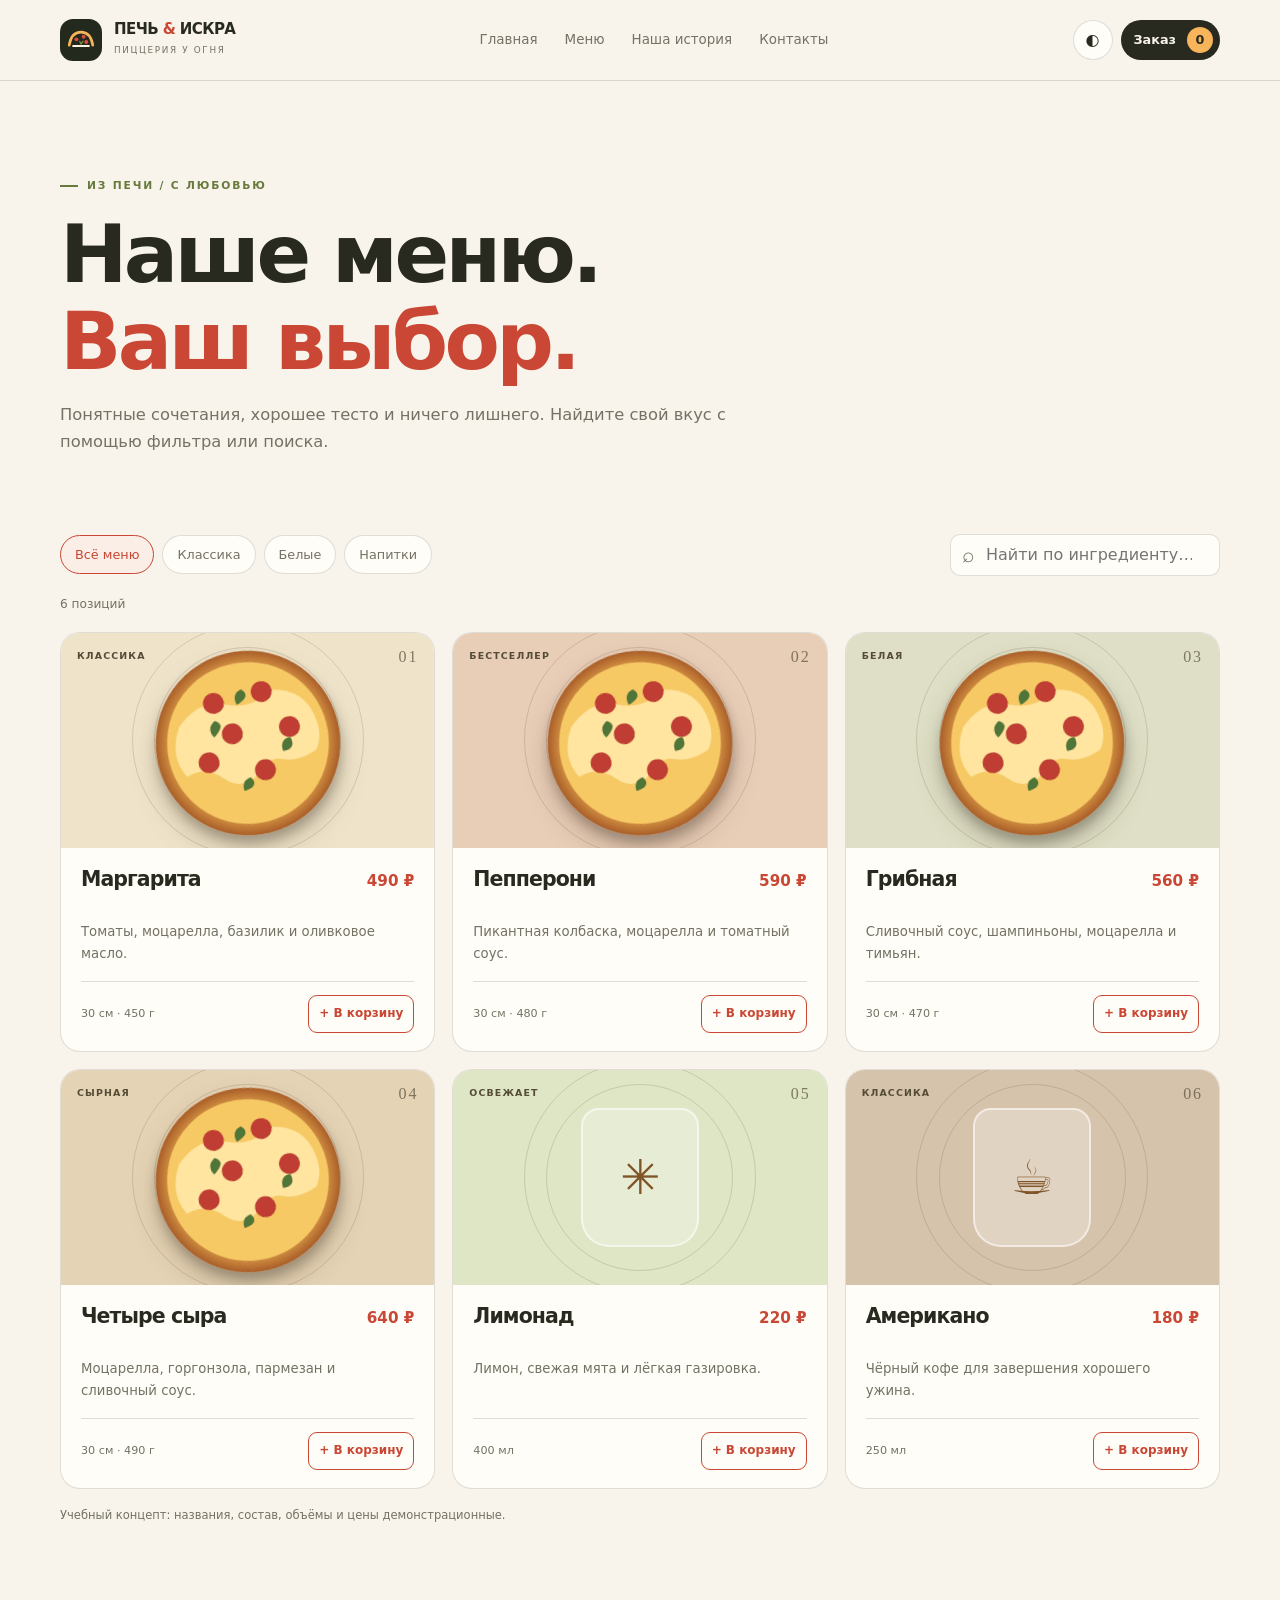
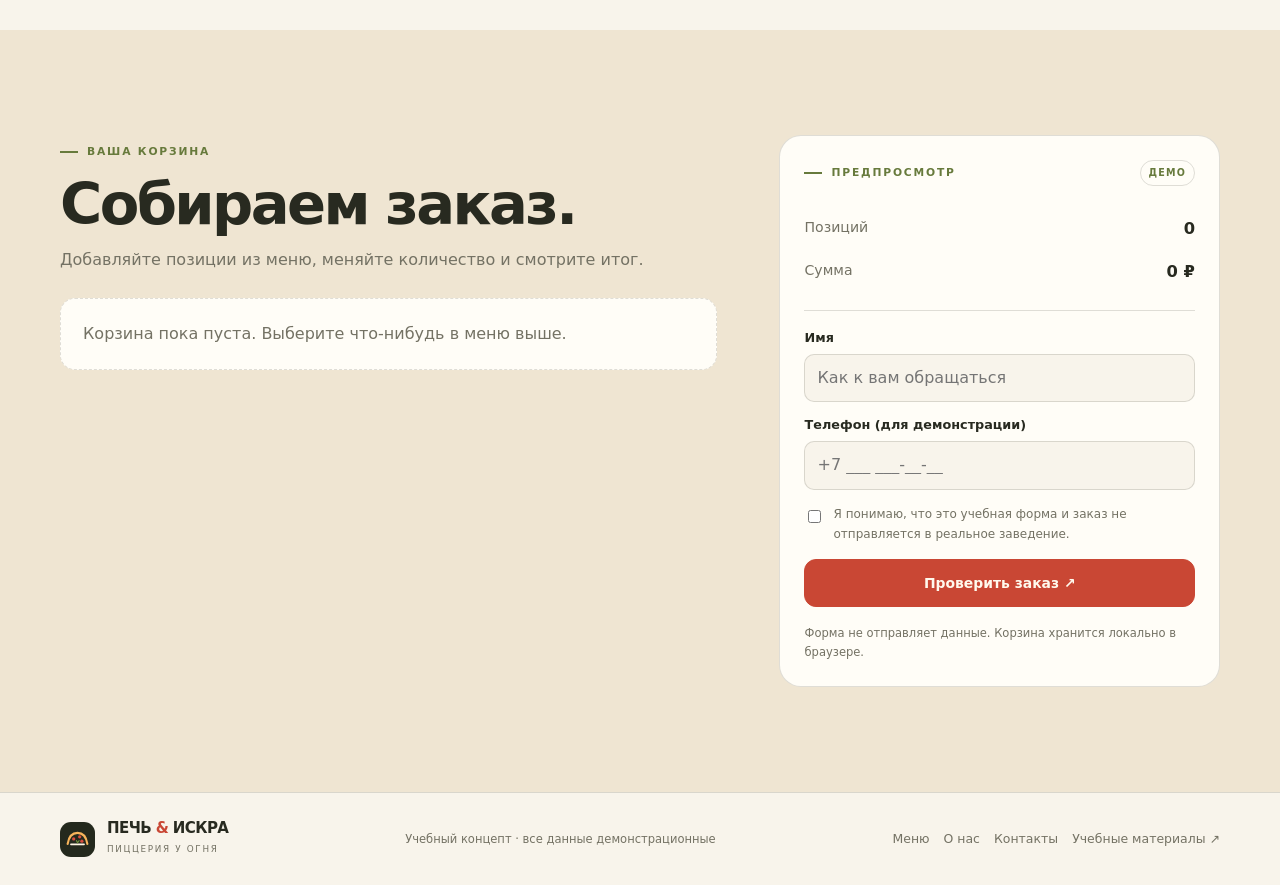
==== menu.html @ 6083df1d "feat: add pizzeria menu.html" ====
<!doctype html>
<html lang="ru" data-theme="light">
<head>
<meta charset="utf-8"><meta name="viewport" content="width=device-width,initial-scale=1">
<meta name="theme-color" content="#f8f4eb"><meta name="description" content="Меню учебной пиццерии Печь & Искра.">
<meta property="og:title" content="Меню — Печь & Искра"><meta property="og:description" content="Меню учебной пиццерии Печь & Искра.">
<meta property="og:image" content="https://notsons-git.github.io/my-web-site/img/pizza.svg">
<title>Меню — Печь & Искра</title><link rel="icon" href="favicon.svg" type="image/svg+xml">
<script>try{const t=localStorage.getItem("iskra-theme");if(t==="dark"||t==="light")document.documentElement.dataset.theme=t}catch(e){}</script>
<link rel="stylesheet" href="css/style.css">
</head>
<body>
<a class="skip-link" href="#main">К содержимому</a>
<header class="site-header"><div class="container header-row">
<a class="brand" href="index.html"><img src="img/logo.svg" alt=""><span><strong>ПЕЧЬ <i>&</i> ИСКРА</strong><small>ПИЦЦЕРИЯ У ОГНЯ</small></span></a>
<button class="menu-toggle" data-menu-toggle type="button" aria-expanded="false" aria-label="Открыть меню">☰</button>
<nav class="main-nav" data-main-nav aria-label="Основная навигация"><a href="index.html">Главная</a><a href="menu.html">Меню</a><a href="about.html">Наша история</a><a href="contact.html">Контакты</a></nav>
<div class="header-actions"><button class="theme-toggle" data-theme-toggle type="button" aria-label="Сменить тему">◐</button><a class="cart-link" href="menu.html#order"><span>Заказ</span><b data-cart-count>0</b></a></div>
</div></header>
<main id="main"><section class="page-hero"><div class="container"><span class="eyebrow">ИЗ ПЕЧИ / С ЛЮБОВЬЮ</span><h1>Наше меню.<br><em>Ваш выбор.</em></h1><p>Понятные сочетания, хорошее тесто и ничего лишнего. Найдите свой вкус с помощью фильтра или поиска.</p></div></section>
<section class="section menu-page-section"><div class="container">
<div class="menu-controls"><div class="filter-row" role="group" aria-label="Категория меню"><button class="filter-chip" data-menu-filter="all" aria-pressed="true" type="button">Всё меню</button><button class="filter-chip" data-menu-filter="classic" aria-pressed="false" type="button">Классика</button><button class="filter-chip" data-menu-filter="white" aria-pressed="false" type="button">Белые</button><button class="filter-chip" data-menu-filter="drink" aria-pressed="false" type="button">Напитки</button></div><label class="menu-search"><span>⌕</span><input type="search" data-menu-search placeholder="Найти по ингредиенту…" aria-label="Поиск по меню"></label></div>
<p class="menu-result-count" data-menu-result-count aria-live="polite">6 позиций</p>
<div class="pizza-grid menu-grid-wide">
<article class="pizza-card menu-item" data-menu-item data-category="classic" data-search="маргарита томаты моцарелла базилик томатный соус"><div class="pizza-art art-margherita"><span class="dish-no">01</span><span class="dish-label">КЛАССИКА</span><img src="img/pizza.svg" alt=""></div><div class="pizza-card-copy"><div class="pizza-name-row"><h3>Маргарита</h3><b>490 ₽</b></div><p>Томаты, моцарелла, базилик и оливковое масло.</p><div class="dish-bottom"><span>30 см · 450 г</span><button class="add-button" data-add-item="margherita">+ В корзину</button></div></div></article>
<article class="pizza-card menu-item" data-menu-item data-category="classic" data-search="пепперони колбаска моцарелла томатный соус острое"><div class="pizza-art art-pepperoni"><span class="dish-no">02</span><span class="dish-label">БЕСТСЕЛЛЕР</span><img src="img/pizza.svg" alt=""></div><div class="pizza-card-copy"><div class="pizza-name-row"><h3>Пепперони</h3><b>590 ₽</b></div><p>Пикантная колбаска, моцарелла и томатный соус.</p><div class="dish-bottom"><span>30 см · 480 г</span><button class="add-button" data-add-item="pepperoni">+ В корзину</button></div></div></article>
<article class="pizza-card menu-item" data-menu-item data-category="white" data-search="грибная шампиньоны сливочный соус моцарелла тимьян"><div class="pizza-art art-mushroom"><span class="dish-no">03</span><span class="dish-label">БЕЛАЯ</span><img src="img/pizza.svg" alt=""></div><div class="pizza-card-copy"><div class="pizza-name-row"><h3>Грибная</h3><b>560 ₽</b></div><p>Сливочный соус, шампиньоны, моцарелла и тимьян.</p><div class="dish-bottom"><span>30 см · 470 г</span><button class="add-button" data-add-item="mushroom">+ В корзину</button></div></div></article>
<article class="pizza-card menu-item" data-menu-item data-category="white" data-search="четыре сыра моцарелла горгонзола пармезан сливочный"><div class="pizza-art art-four"><span class="dish-no">04</span><span class="dish-label">СЫРНАЯ</span><img src="img/pizza.svg" alt=""></div><div class="pizza-card-copy"><div class="pizza-name-row"><h3>Четыре сыра</h3><b>640 ₽</b></div><p>Моцарелла, горгонзола, пармезан и сливочный соус.</p><div class="dish-bottom"><span>30 см · 490 г</span><button class="add-button" data-add-item="four-cheese">+ В корзину</button></div></div></article>
<article class="pizza-card menu-item" data-menu-item data-category="drink" data-search="лимонад домашний лимон мята напиток"><div class="pizza-art art-lemonade"><span class="dish-no">05</span><span class="dish-label">ОСВЕЖАЕТ</span><div class="drink-art">✳</div></div><div class="pizza-card-copy"><div class="pizza-name-row"><h3>Лимонад</h3><b>220 ₽</b></div><p>Лимон, свежая мята и лёгкая газировка.</p><div class="dish-bottom"><span>400 мл</span><button class="add-button" data-add-item="lemonade">+ В корзину</button></div></div></article>
<article class="pizza-card menu-item" data-menu-item data-category="drink" data-search="кофе американо эспрессо горячий напиток"><div class="pizza-art art-coffee"><span class="dish-no">06</span><span class="dish-label">КЛАССИКА</span><div class="drink-art">☕</div></div><div class="pizza-card-copy"><div class="pizza-name-row"><h3>Американо</h3><b>180 ₽</b></div><p>Чёрный кофе для завершения хорошего ужина.</p><div class="dish-bottom"><span>250 мл</span><button class="add-button" data-add-item="americano">+ В корзину</button></div></div></article>
</div><div class="empty-menu" data-menu-empty hidden>Ничего не нашлось. Измените запрос или категорию.</div><p class="demo-note">Учебный концепт: названия, состав, объёмы и цены демонстрационные.</p>
</div></section>
<section class="section order-section" id="order"><div class="container order-grid"><div><span class="eyebrow">ВАША КОРЗИНА</span><h2>Собираем заказ.</h2><p class="muted">Добавляйте позиции из меню, меняйте количество и смотрите итог.</p><div class="cart-items" data-cart-items><div class="cart-empty">Корзина пока пуста. Выберите что-нибудь в меню выше.</div></div></div>
<aside class="checkout-panel"><div class="checkout-heading"><span class="eyebrow">ПРЕДПРОСМОТР</span><span class="checkout-status">ДЕМО</span></div><div class="total-row"><span>Позиций</span><b data-cart-quantity>0</b></div><div class="total-row"><span>Сумма</span><b data-cart-total>0 ₽</b></div><div class="divider"></div><form data-checkout-form><label for="customer-name">Имя</label><input id="customer-name" name="name" autocomplete="name" placeholder="Как к вам обращаться" required><label for="customer-phone">Телефон (для демонстрации)</label><input id="customer-phone" name="phone" autocomplete="tel" type="tel" placeholder="+7 ___ ___-__-__" required><label class="consent-row"><input type="checkbox" required><span>Я понимаю, что это учебная форма и заказ не отправляется в реальное заведение.</span></label><button class="button button-primary checkout-submit" type="submit">Проверить заказ ↗</button></form><p class="demo-note">Форма не отправляет данные. Корзина хранится локально в браузере.</p></aside></div></section></main>
<footer class="site-footer"><div class="container footer-row">
<a class="brand footer-brand" href="index.html"><img src="img/logo.svg" alt=""><span><strong>ПЕЧЬ <i>&</i> ИСКРА</strong><small>ПИЦЦЕРИЯ У ОГНЯ</small></span></a>
<p>Учебный концепт · все данные демонстрационные</p>
<div class="footer-links"><a href="menu.html">Меню</a><a href="about.html">О нас</a><a href="contact.html">Контакты</a><a href="https://github.com/notsons-git/test" target="_blank" rel="noreferrer">Учебные материалы ↗</a></div>
</div></footer><div class="toast" role="status" aria-live="polite"></div><script src="js/script.js"></script>
</body></html>
---- css/style.css ----
:root{color-scheme:light;--bg:#f8f4eb;--surface:#fffdf7;--surface2:#efe5d2;--ink:#282a20;--muted:#747264;--line:rgba(43,42,31,.15);--tomato:#c94734;--olive:#677a3c;--gold:#f7b45b;--shadow:0 20px 55px rgba(80,51,24,.12)}:root[data-theme="dark"]{color-scheme:dark;--bg:#191b15;--surface:#23271e;--surface2:#2c3224;--ink:#faf4e9;--muted:#b6b4a5;--line:rgba(250,244,233,.14);--tomato:#ec755c;--olive:#a9c46e;--gold:#f7b45b;--shadow:0 20px 55px rgba(0,0,0,.22)}*{box-sizing:border-box}html{scroll-behavior:smooth;scroll-padding-top:95px}body{margin:0;min-width:320px;background:var(--bg);color:var(--ink);font:16px/1.65 "Segoe UI",system-ui,sans-serif}a{color:inherit;text-decoration:none}img{display:block;max-width:100%}button,input,textarea,select{font:inherit}button{color:inherit;cursor:pointer}h1,h2,h3,p{margin-top:0}h1,h2,h3{line-height:1.07;letter-spacing:-.045em}h1{font-size:clamp(3rem,7vw,6.6rem);font-weight:800}h2{font-size:clamp(2rem,4.5vw,3.8rem);font-weight:800}h3{font-size:clamp(1.2rem,2.1vw,1.5rem)}p{margin-bottom:1rem}::selection{background:var(--gold);color:#282a20}:focus-visible{outline:3px solid var(--olive);outline-offset:3px}.container{width:min(1160px,calc(100% - 48px));margin:auto}.skip-link{position:absolute;top:-80px;left:12px;z-index:30;padding:10px 15px;background:var(--tomato);color:white;border-radius:8px}.skip-link:focus{top:12px}.site-header{position:sticky;top:0;z-index:20;border-bottom:1px solid var(--line);background:color-mix(in srgb,var(--bg) 92%,transparent);backdrop-filter:blur(14px)}.header-row{min-height:80px;display:flex;align-items:center;justify-content:space-between;gap:22px}.brand{display:inline-flex;align-items:center;gap:12px;flex-shrink:0}.brand img{width:42px;height:42px}.brand strong{display:block;font-size:.94rem;font-weight:900;letter-spacing:-.04em;line-height:1.05}.brand strong i{color:var(--tomato);font-style:normal}.brand small{display:block;margin-top:5px;color:var(--muted);font-size:.55rem;letter-spacing:.19em}.main-nav{display:flex;align-items:center;gap:clamp(14px,2.3vw,27px)}.main-nav a{color:var(--muted);font-size:.84rem;padding:10px 0}.main-nav a:hover,.main-nav a[aria-current=page]{color:var(--tomato)}.header-actions{display:flex;align-items:center;gap:8px}.theme-toggle,.menu-toggle{width:40px;height:40px;display:grid;place-items:center;border:1px solid var(--line);border-radius:50%;background:var(--surface)}.menu-toggle{display:none;border-radius:11px}.cart-link{min-height:40px;padding:0 7px 0 13px;display:flex;gap:11px;align-items:center;border-radius:30px;background:var(--ink);color:var(--bg);font-size:.8rem;font-weight:800}.cart-link b{width:26px;height:26px;display:grid;place-items:center;border-radius:50%;background:var(--gold);color:#282a20}.button{min-height:48px;display:inline-flex;align-items:center;justify-content:center;gap:11px;padding:0 19px;border:1px solid var(--line);border-radius:12px;background:var(--surface);font-size:.87rem;font-weight:800;transition:transform .18s,border-color .18s}.button:hover{transform:translateY(-2px);border-color:var(--tomato)}.button-primary{background:var(--tomato);border-color:var(--tomato);color:#fff9ed}.button-quiet{background:transparent}.button-light{background:#fff8ea;border-color:#fff8ea;color:#272b20}.text-link{color:var(--tomato);font-size:.88rem;font-weight:800}.text-link:hover{text-decoration:underline;text-underline-offset:4px}.eyebrow{display:inline-flex;align-items:center;gap:9px;color:var(--olive);font-weight:900;font-size:.67rem;letter-spacing:.17em}.eyebrow:before{content:"";width:18px;height:2px;background:currentColor}.muted{color:var(--muted)}.small{font-size:.85rem}.hero{padding:clamp(60px,9vw,107px) 0 72px;overflow:hidden}.hero-grid{display:grid;grid-template-columns:minmax(0,1fr) minmax(310px,.9fr);gap:clamp(35px,7vw,85px);align-items:center}.hero h1{margin:22px 0}.hero h1 em,.page-hero h1 em{color:var(--tomato);font-style:normal}.hero-text{max-width:580px;color:var(--muted);font-size:clamp(1rem,1.5vw,1.12rem)}.hero-actions{display:flex;flex-wrap:wrap;align-items:center;gap:13px;margin-top:28px}.hero-note{max-width:350px;display:flex;align-items:center;gap:13px;margin-top:35px;padding-top:21px;border-top:1px solid var(--line)}.note-mark{width:44px;height:44px;flex-shrink:0;display:grid;place-items:center;border:1px solid var(--line);border-radius:50%;color:var(--tomato);font-size:1.1rem;font-weight:900}.hero-note b,.hero-note small{display:block}.hero-note b{font-size:.84rem}.hero-note small{color:var(--muted);font-size:.77rem}.hero-art{min-height:440px;display:grid;place-items:center;position:relative}.hero-art:before{content:"";position:absolute;width:min(39vw,430px);aspect-ratio:1;border-radius:50%;background:var(--gold);opacity:.23}.hero-art img{width:min(100%,500px);position:relative;z-index:1;filter:drop-shadow(0 28px 20px rgba(78,47,14,.2));animation:rise .75s ease-out both}.art-stamp{position:absolute;top:22px;right:0;z-index:2;width:86px;height:86px;display:grid;align-content:center;text-align:center;border:1px solid var(--tomato);border-radius:50%;background:var(--bg);color:var(--tomato);font-size:.52rem;letter-spacing:.12em;transform:rotate(10deg)}.art-stamp b{font-size:.72rem}.art-caption{position:absolute;bottom:0;left:12px;right:12px;z-index:2;display:flex;justify-content:space-between;gap:12px;color:var(--muted);font-size:.57rem;letter-spacing:.12em}@keyframes rise{from{opacity:0;transform:translateY(18px) rotate(-5deg)}to{opacity:1;transform:translateY(0) rotate(0)}}.marquee{padding:14px 0;overflow:hidden;background:var(--ink);color:var(--bg);border-block:1px solid var(--line)}.marquee div{display:flex;justify-content:space-around;gap:30px;white-space:nowrap;font-size:.7rem;letter-spacing:.17em;font-weight:900}.marquee span{color:var(--gold)}.section{padding:clamp(65px,8.5vw,105px) 0}.section-tight{padding:42px 0}.section-heading{display:flex;align-items:end;justify-content:space-between;gap:25px;margin-bottom:34px}.section-heading h2{margin:13px 0 0}.section-heading p{max-width:420px;color:var(--muted);margin:0}.pizza-grid{display:grid;grid-template-columns:repeat(3,minmax(0,1fr));gap:17px}.pizza-card{min-width:0;overflow:hidden;border:1px solid var(--line);border-radius:20px;background:var(--surface);transition:transform .2s,box-shadow .2s}.pizza-card:hover{transform:translateY(-4px);box-shadow:var(--shadow)}.pizza-art{height:215px;position:relative;display:grid;place-items:center;overflow:hidden;background:#efe0c8}.pizza-art img{width:min(80%,220px);position:relative;z-index:1;filter:drop-shadow(0 14px 13px rgba(60,34,12,.2));transition:transform .25s}.pizza-card:hover .pizza-art img{transform:rotate(5deg) scale(1.04)}.pizza-art:before,.pizza-art:after{content:"";position:absolute;border:1px solid rgba(91,70,37,.18);border-radius:50%}.pizza-art:before{width:185px;height:185px}.pizza-art:after{width:230px;height:230px}.art-margherita{background:#efe4ca}.art-pepperoni{background:#e8cdb7}.art-mushroom{background:#dedfc6}.art-four{background:#e5d3b5}.art-lemonade{background:#dee6c5}.art-coffee{background:#d6c3ab}.dish-label,.dish-no{position:absolute;top:15px;z-index:2;color:#554c37;font-size:.59rem;font-weight:900;letter-spacing:.12em}.dish-label{left:16px}.dish-no{right:16px;font:1rem Georgia,serif;opacity:.7}.pizza-card-copy{padding:21px 20px 18px}.pizza-name-row{display:flex;justify-content:space-between;align-items:baseline;gap:10px}.pizza-name-row h3{font-size:1.28rem}.pizza-name-row b{color:var(--tomato);font-size:.95rem;white-space:nowrap}.pizza-card-copy p{min-height:44px;margin:10px 0 16px;color:var(--muted);font-size:.83rem}.dish-bottom{display:flex;align-items:center;justify-content:space-between;gap:9px;padding-top:13px;border-top:1px solid var(--line)}.dish-bottom>span{color:var(--muted);font-size:.7rem}.add-button{padding:8px 10px;border:1px solid var(--tomato);border-radius:9px;background:transparent;color:var(--tomato);font-size:.75rem;font-weight:900;white-space:nowrap}.add-button:hover{background:var(--tomato);color:#fff}.demo-note{margin:17px 0 0;color:var(--muted);font-size:.72rem}.story-band{padding:clamp(55px,8vw,92px) 0;background:var(--olive);color:#fff8ea}.story-grid{display:grid;grid-template-columns:.55fr 1fr;gap:clamp(32px,7vw,85px);align-items:center}.story-band .eyebrow{color:var(--gold)}.story-band h2{margin:17px 0}.story-band p{max-width:610px;color:rgba(255,255,255,.82)}.story-symbol{width:min(230px,100%);aspect-ratio:1;margin-inline:auto;position:relative;display:grid;place-items:center;border:1px solid rgba(255,255,255,.35);border-radius:50%}.story-symbol:before,.story-symbol:after{content:"";position:absolute;inset:18px;border:1px solid rgba(255,255,255,.3);border-radius:50%}.story-symbol:after{inset:38px;border-color:var(--gold)}.story-symbol span{z-index:1;font-size:5.4rem;font-weight:900;letter-spacing:-.14em;padding-right:9px}.story-symbol i{position:absolute;top:17px;right:26px;z-index:2;color:var(--gold);font-style:normal;font-size:1.5rem}.values-grid{display:grid;grid-template-columns:repeat(3,1fr);gap:28px}.values-grid article{padding-top:17px;border-top:2px solid var(--tomato)}.values-grid article>span{display:block;margin-bottom:15px;color:var(--olive);font-size:.63rem;font-weight:900;letter-spacing:.13em}.values-grid h3{margin-bottom:10px}.values-grid p{color:var(--muted);font-size:.88rem;margin:0}.cta-panel{display:flex;align-items:center;justify-content:space-between;gap:25px;padding:clamp(24px,5vw,48px);border:1px solid var(--line);border-radius:23px;background:var(--surface2)}.cta-panel h2{margin:12px 0;font-size:clamp(1.8rem,3.8vw,3rem)}.cta-panel p{color:var(--muted);margin:0;max-width:620px}.page-hero{padding:clamp(55px,8vw,88px) 0 34px}.page-hero h1{font-size:clamp(2.8rem,6.3vw,5.6rem);margin:16px 0 18px}.page-hero p{max-width:720px;color:var(--muted);font-size:1.02rem}.page-content{padding:15px 0 clamp(70px,9vw,105px)}.menu-page-section{padding-top:28px}.menu-controls{display:flex;align-items:center;justify-content:space-between;gap:16px;flex-wrap:wrap;margin-bottom:15px}.filter-row{display:flex;flex-wrap:wrap;gap:8px}.filter-chip{padding:8px 14px;border:1px solid var(--line);border-radius:30px;background:var(--surface);color:var(--muted);font-size:.8rem}.filter-chip:hover,.filter-chip[aria-pressed=true]{color:var(--tomato);border-color:var(--tomato);background:color-mix(in srgb,var(--tomato) 8%,var(--surface))}.menu-search{position:relative;min-width:min(100%,270px)}.menu-search span{position:absolute;left:12px;top:4px;color:var(--muted);font-size:1.3rem}.menu-search input{width:100%;min-height:42px;padding:0 12px 0 35px;border:1px solid var(--line);border-radius:10px;background:var(--surface);color:var(--ink)}.menu-result-count{margin:18px 0;color:var(--muted);font-size:.76rem}.menu-grid-wide{grid-template-columns:repeat(3,minmax(0,1fr))}.menu-item[hidden]{display:none}.empty-menu{padding:32px;border:1px dashed var(--line);border-radius:17px;text-align:center;color:var(--muted)}.drink-art{z-index:1;width:118px;height:139px;display:grid;place-items:center;border:2px solid rgba(255,255,255,.55);border-radius:18px 18px 28px 28px;background:rgba(255,255,255,.28);font-size:3rem;color:#7f5428}.order-section{background:var(--surface2)}.order-grid{display:grid;grid-template-columns:minmax(0,1fr) minmax(300px,.67fr);gap:clamp(25px,5vw,62px);align-items:start}.order-grid h2{margin:12px 0}.cart-items{display:grid;gap:10px;margin-top:24px}.cart-empty{padding:22px;border:1px dashed var(--line);border-radius:15px;background:var(--surface);color:var(--muted)}.cart-row{display:grid;grid-template-columns:minmax(0,1fr) auto;align-items:center;gap:13px;padding:15px;border:1px solid var(--line);border-radius:14px;background:var(--surface)}.cart-row h3{margin-bottom:4px;font-size:1rem}.cart-row p{margin:0;color:var(--muted);font-size:.78rem}.cart-row-actions{display:flex;align-items:center;gap:6px}.qty-btn{width:30px;height:30px;border:1px solid var(--line);border-radius:8px;background:var(--bg);font-weight:900}.qty-num{min-width:16px;text-align:center;font-size:.84rem}.remove-btn{margin-left:3px;border:0;background:transparent;color:var(--tomato);font-size:1.15rem}.checkout-panel{position:sticky;top:104px;padding:24px;border:1px solid var(--line);border-radius:22px;background:var(--surface)}.checkout-heading{display:flex;align-items:center;justify-content:space-between;gap:12px;margin-bottom:22px}.checkout-status{padding:4px 8px;border:1px solid var(--line);border-radius:30px;color:var(--olive);font-size:.6rem;font-weight:900;letter-spacing:.12em}.total-row{display:flex;justify-content:space-between;padding:8px 0;gap:15px;color:var(--muted);font-size:.88rem}.total-row b{color:var(--ink);font-size:1.02rem}.divider{height:1px;margin:16px 0;background:var(--line)}form label:not(.consent-row){display:block;margin:12px 0 6px;font-size:.8rem;font-weight:800}form input:not([type=checkbox]),form textarea,form select{width:100%;min-height:44px;padding:10px 12px;border:1px solid var(--line);border-radius:10px;background:var(--bg);color:var(--ink)}form textarea{resize:vertical}.consent-row{display:flex;align-items:start;gap:9px;margin:15px 0;color:var(--muted);font-size:.75rem}.consent-row input{margin-top:5px;accent-color:var(--tomato)}.checkout-submit{width:100%}.story-item{display:grid;grid-template-columns:44px 1fr;gap:18px;padding:20px 0;border-bottom:1px solid var(--line)}.story-item:last-child{border-bottom:0}.story-item>b{color:var(--tomato);font:1rem Georgia,serif;padding-top:4px}.story-item h3{margin-bottom:8px}.story-item p{color:var(--muted);margin:0}.about-layout{display:grid;grid-template-columns:minmax(0,1fr) minmax(270px,.7fr);gap:clamp(32px,7vw,85px);align-items:start}.about-story h2{margin:14px 0 24px}.oven-card{position:sticky;top:104px;padding:29px;border-radius:22px;background:var(--olive);color:#fff7e8;overflow:hidden}.oven-ring{width:165px;height:165px;position:relative;display:grid;place-items:center;margin:0 auto 28px;border:1px solid rgba(255,255,255,.4);border-radius:50%}.oven-ring:before,.oven-ring:after{content:"";position:absolute;inset:14px;border:1px solid rgba(255,255,255,.34);border-radius:50%}.oven-ring:after{inset:32px;border-color:var(--gold)}.oven-ring span{z-index:1;color:var(--gold);font-size:4.2rem;font-weight:900}.oven-card h3{margin:14px 0;font-size:2rem}.oven-card p{color:rgba(255,255,255,.8);margin:0}.contact-layout{display:grid;grid-template-columns:.9fr 1.1fr;gap:24px;align-items:start}.contact-details{display:grid;gap:13px}.contact-info{display:flex;gap:16px;padding:21px;border:1px solid var(--line);border-radius:17px;background:var(--surface)}.contact-icon{width:43px;height:43px;flex:0 0 43px;display:grid;place-items:center;border-radius:13px;background:var(--surface2);color:var(--tomato);font-size:1.2rem}.contact-info span{display:block;margin-bottom:6px;color:var(--olive);font-size:.61rem;font-weight:900;letter-spacing:.13em}.contact-info h3{margin-bottom:5px;font-size:1.05rem}.contact-info p{margin:0;color:var(--muted);font-size:.8rem}.contact-info .text-link{display:inline-block;margin-top:8px}.contact-panel{padding:clamp(22px,4vw,34px);border:1px solid var(--line);border-radius:22px;background:var(--surface)}.contact-panel h2{margin:13px 0;font-size:clamp(1.8rem,4vw,2.7rem)}.contact-panel>p{color:var(--muted)}.form-note{margin:12px 0 0;color:var(--muted);font-size:.72rem}.site-footer{padding:28px 0;border-top:1px solid var(--line)}.footer-row{display:flex;align-items:center;justify-content:space-between;gap:20px}.footer-brand img{width:35px;height:35px}.site-footer p{margin:0;color:var(--muted);font-size:.72rem;text-align:center}.footer-links{display:flex;flex-wrap:wrap;gap:14px;color:var(--muted);font-size:.78rem}.footer-links a:hover{color:var(--tomato)}.toast{position:fixed;right:20px;bottom:20px;z-index:40;max-width:calc(100% - 40px);padding:13px 16px;border:1px solid var(--line);border-radius:12px;background:var(--ink);color:var(--bg);box-shadow:var(--shadow);font-size:.84rem;opacity:0;transform:translateY(10px);pointer-events:none;transition:opacity .2s,transform .2s}.toast.is-visible{opacity:1;transform:translateY(0)}@media(max-width:960px){.main-nav{gap:13px}.main-nav a{font-size:.78rem}.hero-grid{gap:30px}.pizza-art{height:190px}}@media(max-width:760px){.container{width:min(100% - 34px,1160px)}.header-row{min-height:71px;gap:9px}.brand img{width:36px;height:36px}.brand strong{font-size:.82rem}.brand small{font-size:.48rem;letter-spacing:.12em}.menu-toggle{display:grid;margin-left:auto}.main-nav{display:none;position:absolute;top:calc(100% + 1px);left:0;right:0;flex-direction:column;align-items:stretch;gap:0;padding:10px 20px 18px;background:var(--bg);border-bottom:1px solid var(--line)}.main-nav.is-open{display:flex}.main-nav a{padding:12px 7px;font-size:.92rem}.header-actions{gap:5px}.theme-toggle,.menu-toggle{width:37px;height:37px}.cart-link{min-height:37px;font-size:.7rem;gap:7px;padding-left:9px}.cart-link b{width:24px;height:24px}.hero{padding-top:53px}.hero-grid{grid-template-columns:1fr}.hero-art{min-height:300px}.hero-art img{width:min(82%,360px)}.hero-art:before{width:min(74vw,330px)}.art-stamp{right:7px;top:0;width:74px;height:74px}.art-caption{font-size:.49rem}.pizza-grid,.menu-grid-wide,.values-grid{grid-template-columns:repeat(2,minmax(0,1fr))}.story-grid{grid-template-columns:1fr}.story-symbol{width:150px}.story-symbol span{font-size:4rem}.section-heading{align-items:start;flex-direction:column}.cta-panel{align-items:start;flex-direction:column}.about-layout,.contact-layout,.order-grid{grid-template-columns:1fr}.oven-card,.checkout-panel{position:static}.footer-row{align-items:start;flex-direction:column}.site-footer p{text-align:left}}@media(max-width:480px){h1{font-size:clamp(2.6rem,13vw,4.05rem)}.pizza-grid,.menu-grid-wide,.values-grid{grid-template-columns:1fr}.pizza-art{height:225px}.pizza-card-copy p{min-height:auto}.hero-actions .button{width:100%}.menu-controls{align-items:stretch}.menu-search{width:100%}.footer-links{gap:11px}}@media(prefers-reduced-motion:reduce){*,*::before,*::after{scroll-behavior:auto!important;transition-duration:.01ms!important;animation-duration:.01ms!important}}
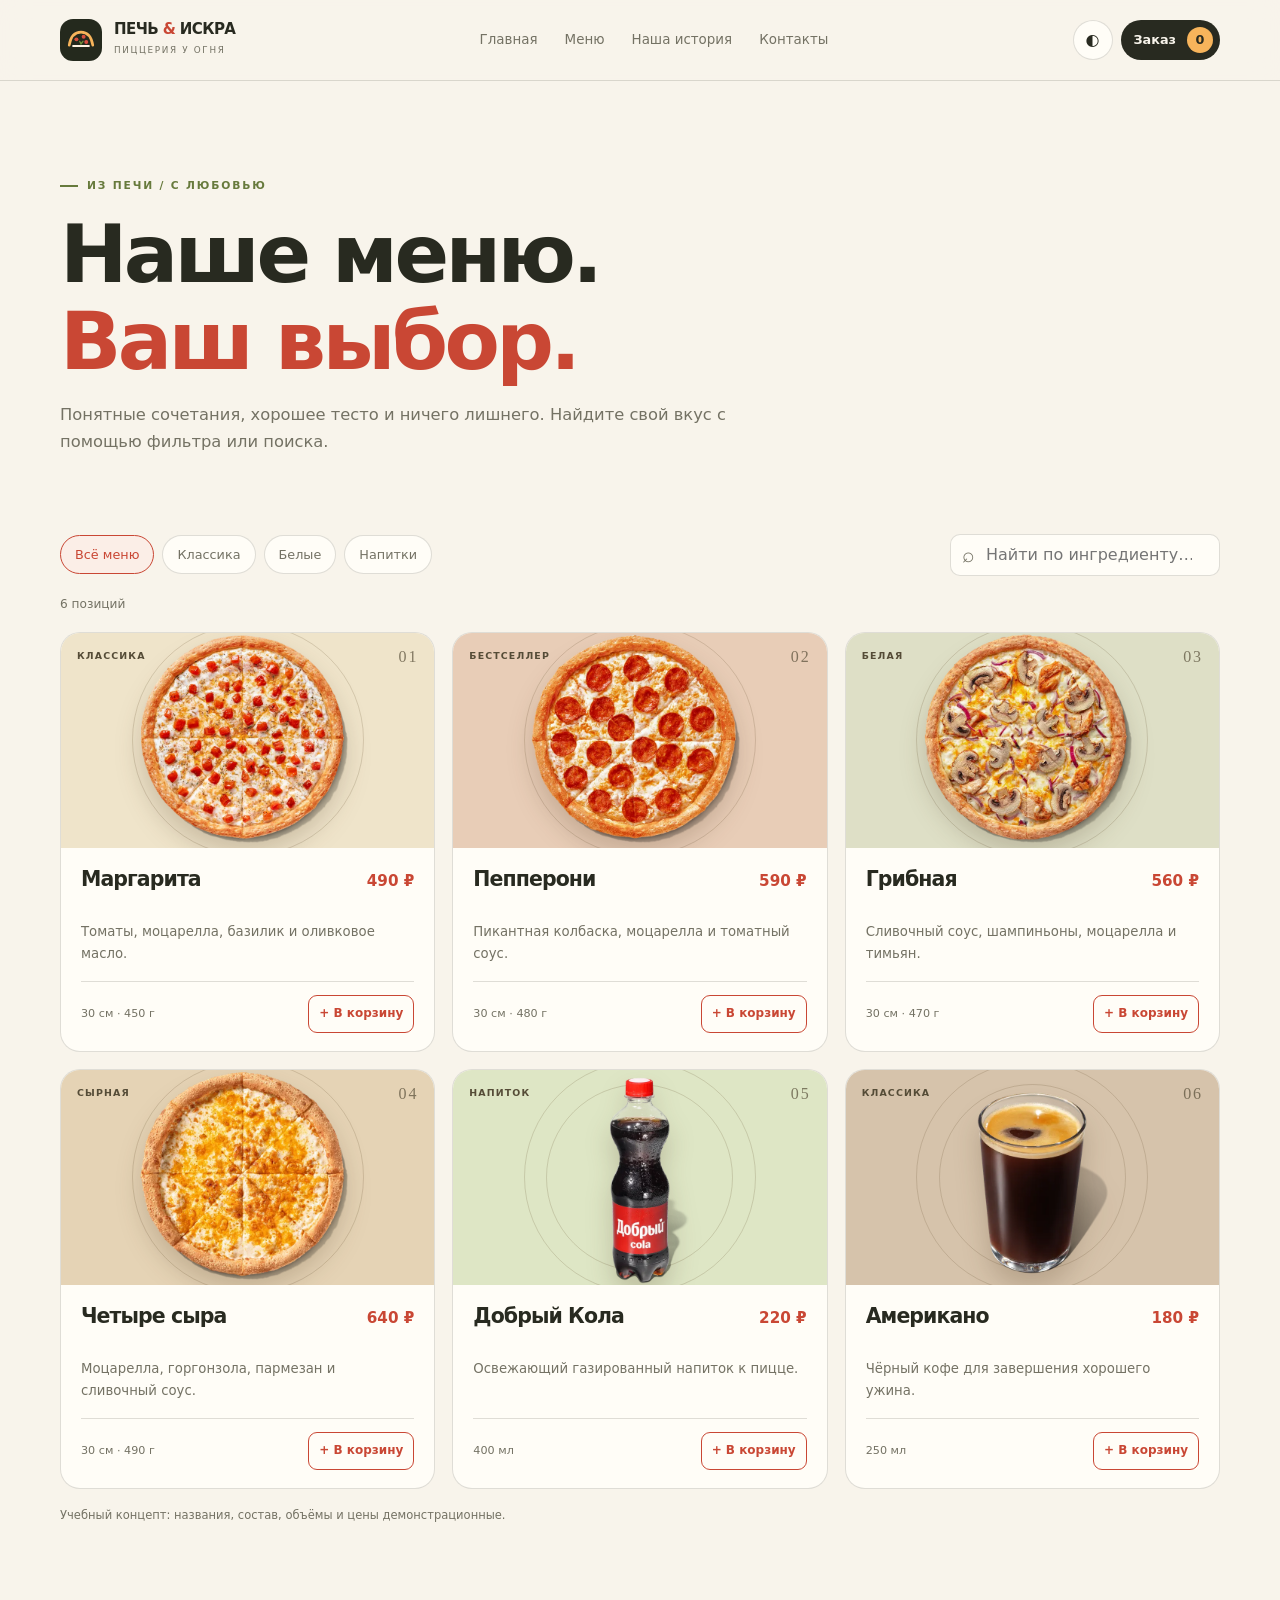
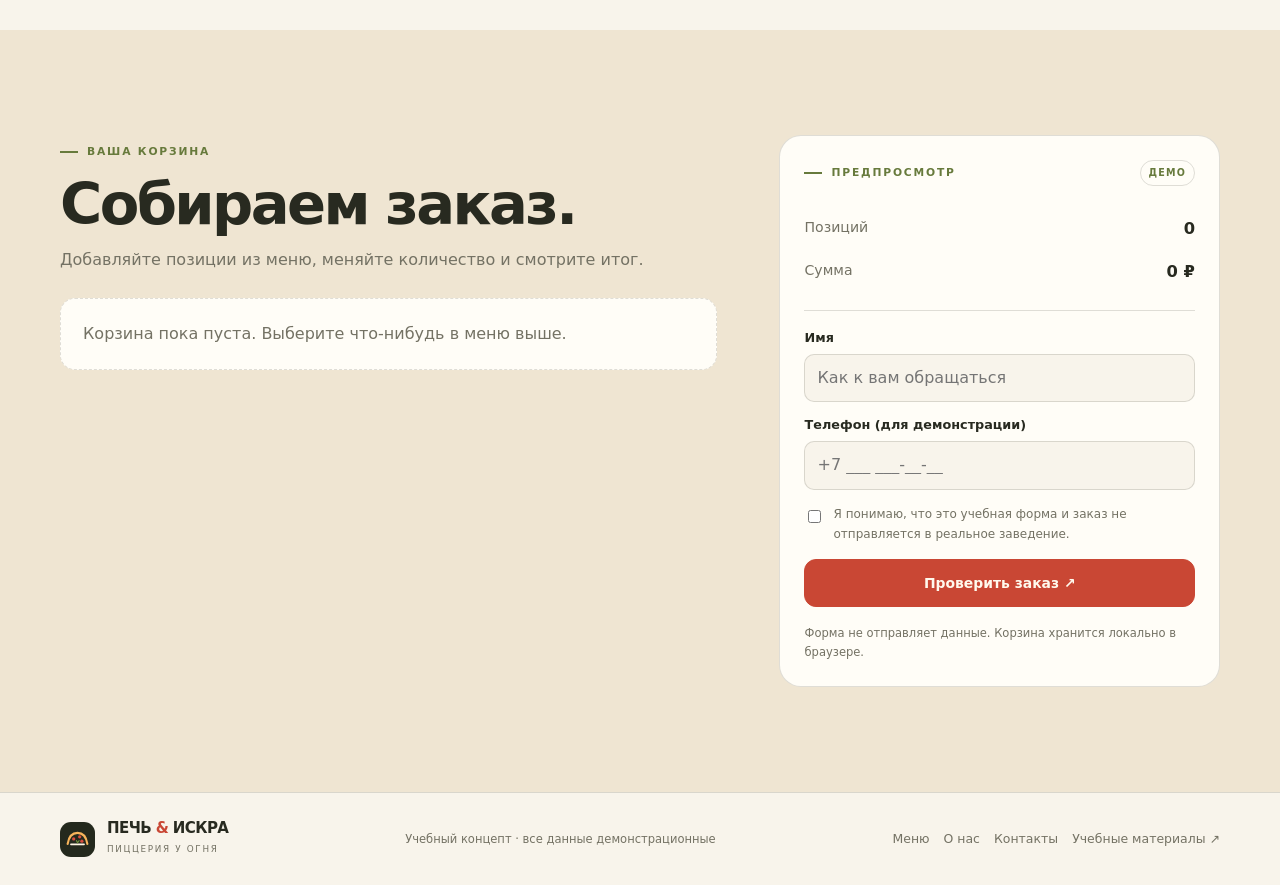
==== commit f20c10e9: "Connect uploaded food photos in menu.html" ====
--- a/menu.html
+++ b/menu.html
@@ -22,12 +22,12 @@
 <div class="menu-controls"><div class="filter-row" role="group" aria-label="Категория меню"><button class="filter-chip" data-menu-filter="all" aria-pressed="true" type="button">Всё меню</button><button class="filter-chip" data-menu-filter="classic" aria-pressed="false" type="button">Классика</button><button class="filter-chip" data-menu-filter="white" aria-pressed="false" type="button">Белые</button><button class="filter-chip" data-menu-filter="drink" aria-pressed="false" type="button">Напитки</button></div><label class="menu-search"><span>⌕</span><input type="search" data-menu-search placeholder="Найти по ингредиенту…" aria-label="Поиск по меню"></label></div>
 <p class="menu-result-count" data-menu-result-count aria-live="polite">6 позиций</p>
 <div class="pizza-grid menu-grid-wide">
-<article class="pizza-card menu-item" data-menu-item data-category="classic" data-search="маргарита томаты моцарелла базилик томатный соус"><div class="pizza-art art-margherita"><span class="dish-no">01</span><span class="dish-label">КЛАССИКА</span><img src="img/pizza.svg" alt=""></div><div class="pizza-card-copy"><div class="pizza-name-row"><h3>Маргарита</h3><b>490 ₽</b></div><p>Томаты, моцарелла, базилик и оливковое масло.</p><div class="dish-bottom"><span>30 см · 450 г</span><button class="add-button" data-add-item="margherita">+ В корзину</button></div></div></article>
-<article class="pizza-card menu-item" data-menu-item data-category="classic" data-search="пепперони колбаска моцарелла томатный соус острое"><div class="pizza-art art-pepperoni"><span class="dish-no">02</span><span class="dish-label">БЕСТСЕЛЛЕР</span><img src="img/pizza.svg" alt=""></div><div class="pizza-card-copy"><div class="pizza-name-row"><h3>Пепперони</h3><b>590 ₽</b></div><p>Пикантная колбаска, моцарелла и томатный соус.</p><div class="dish-bottom"><span>30 см · 480 г</span><button class="add-button" data-add-item="pepperoni">+ В корзину</button></div></div></article>
-<article class="pizza-card menu-item" data-menu-item data-category="white" data-search="грибная шампиньоны сливочный соус моцарелла тимьян"><div class="pizza-art art-mushroom"><span class="dish-no">03</span><span class="dish-label">БЕЛАЯ</span><img src="img/pizza.svg" alt=""></div><div class="pizza-card-copy"><div class="pizza-name-row"><h3>Грибная</h3><b>560 ₽</b></div><p>Сливочный соус, шампиньоны, моцарелла и тимьян.</p><div class="dish-bottom"><span>30 см · 470 г</span><button class="add-button" data-add-item="mushroom">+ В корзину</button></div></div></article>
-<article class="pizza-card menu-item" data-menu-item data-category="white" data-search="четыре сыра моцарелла горгонзола пармезан сливочный"><div class="pizza-art art-four"><span class="dish-no">04</span><span class="dish-label">СЫРНАЯ</span><img src="img/pizza.svg" alt=""></div><div class="pizza-card-copy"><div class="pizza-name-row"><h3>Четыре сыра</h3><b>640 ₽</b></div><p>Моцарелла, горгонзола, пармезан и сливочный соус.</p><div class="dish-bottom"><span>30 см · 490 г</span><button class="add-button" data-add-item="four-cheese">+ В корзину</button></div></div></article>
-<article class="pizza-card menu-item" data-menu-item data-category="drink" data-search="лимонад домашний лимон мята напиток"><div class="pizza-art art-lemonade"><span class="dish-no">05</span><span class="dish-label">ОСВЕЖАЕТ</span><div class="drink-art">✳</div></div><div class="pizza-card-copy"><div class="pizza-name-row"><h3>Лимонад</h3><b>220 ₽</b></div><p>Лимон, свежая мята и лёгкая газировка.</p><div class="dish-bottom"><span>400 мл</span><button class="add-button" data-add-item="lemonade">+ В корзину</button></div></div></article>
-<article class="pizza-card menu-item" data-menu-item data-category="drink" data-search="кофе американо эспрессо горячий напиток"><div class="pizza-art art-coffee"><span class="dish-no">06</span><span class="dish-label">КЛАССИКА</span><div class="drink-art">☕</div></div><div class="pizza-card-copy"><div class="pizza-name-row"><h3>Американо</h3><b>180 ₽</b></div><p>Чёрный кофе для завершения хорошего ужина.</p><div class="dish-bottom"><span>250 мл</span><button class="add-button" data-add-item="americano">+ В корзину</button></div></div></article>
+<article class="pizza-card menu-item" data-menu-item data-category="classic" data-search="маргарита томаты моцарелла базилик томатный соус"><div class="pizza-art art-margherita has-photo"><span class="dish-no">01</span><span class="dish-label">КЛАССИКА</span><img class="dish-photo" src="images/margherita.webp" alt="Пицца Маргарита с томатами, моцареллой и базиликом"></div><div class="pizza-card-copy"><div class="pizza-name-row"><h3>Маргарита</h3><b>490 ₽</b></div><p>Томаты, моцарелла, базилик и оливковое масло.</p><div class="dish-bottom"><span>30 см · 450 г</span><button class="add-button" data-add-item="margherita">+ В корзину</button></div></div></article>
+<article class="pizza-card menu-item" data-menu-item data-category="classic" data-search="пепперони колбаска моцарелла томатный соус острое"><div class="pizza-art art-pepperoni has-photo"><span class="dish-no">02</span><span class="dish-label">БЕСТСЕЛЛЕР</span><img class="dish-photo" src="images/pepperoni.webp" alt="Пицца Пепперони с ломтиками пикантной колбаски"></div><div class="pizza-card-copy"><div class="pizza-name-row"><h3>Пепперони</h3><b>590 ₽</b></div><p>Пикантная колбаска, моцарелла и томатный соус.</p><div class="dish-bottom"><span>30 см · 480 г</span><button class="add-button" data-add-item="pepperoni">+ В корзину</button></div></div></article>
+<article class="pizza-card menu-item" data-menu-item data-category="white" data-search="грибная шампиньоны сливочный соус моцарелла тимьян"><div class="pizza-art art-mushroom has-photo"><span class="dish-no">03</span><span class="dish-label">БЕЛАЯ</span><img class="dish-photo" src="images/mushroom.webp" alt="Пицца с шампиньонами и сыром"></div><div class="pizza-card-copy"><div class="pizza-name-row"><h3>Грибная</h3><b>560 ₽</b></div><p>Сливочный соус, шампиньоны, моцарелла и тимьян.</p><div class="dish-bottom"><span>30 см · 470 г</span><button class="add-button" data-add-item="mushroom">+ В корзину</button></div></div></article>
+<article class="pizza-card menu-item" data-menu-item data-category="white" data-search="четыре сыра моцарелла горгонзола пармезан сливочный"><div class="pizza-art art-four has-photo"><span class="dish-no">04</span><span class="dish-label">СЫРНАЯ</span><img class="dish-photo" src="images/four-cheese.webp" alt="Пицца Четыре сыра с расплавленным сыром"></div><div class="pizza-card-copy"><div class="pizza-name-row"><h3>Четыре сыра</h3><b>640 ₽</b></div><p>Моцарелла, горгонзола, пармезан и сливочный соус.</p><div class="dish-bottom"><span>30 см · 490 г</span><button class="add-button" data-add-item="four-cheese">+ В корзину</button></div></div></article>
+<article class="pizza-card menu-item" data-menu-item data-category="drink" data-search="добрый кола кола газировка напиток прохладный"><div class="pizza-art art-lemonade has-photo"><span class="dish-no">05</span><span class="dish-label">НАПИТОК</span><img class="dish-photo" src="images/lemonade.webp" alt="Напиток Добрый Кола"></div><div class="pizza-card-copy"><div class="pizza-name-row"><h3>Добрый Кола</h3><b>220 ₽</b></div><p>Освежающий газированный напиток к пицце.</p><div class="dish-bottom"><span>400 мл</span><button class="add-button" data-add-item="lemonade">+ В корзину</button></div></div></article>
+<article class="pizza-card menu-item" data-menu-item data-category="drink" data-search="кофе американо эспрессо горячий напиток"><div class="pizza-art art-coffee has-photo"><span class="dish-no">06</span><span class="dish-label">КЛАССИКА</span><img class="dish-photo" src="images/americano.webp" alt="Чашка чёрного кофе Американо"></div><div class="pizza-card-copy"><div class="pizza-name-row"><h3>Американо</h3><b>180 ₽</b></div><p>Чёрный кофе для завершения хорошего ужина.</p><div class="dish-bottom"><span>250 мл</span><button class="add-button" data-add-item="americano">+ В корзину</button></div></div></article>
 </div><div class="empty-menu" data-menu-empty hidden>Ничего не нашлось. Измените запрос или категорию.</div><p class="demo-note">Учебный концепт: названия, состав, объёмы и цены демонстрационные.</p>
 </div></section>
 <section class="section order-section" id="order"><div class="container order-grid"><div><span class="eyebrow">ВАША КОРЗИНА</span><h2>Собираем заказ.</h2><p class="muted">Добавляйте позиции из меню, меняйте количество и смотрите итог.</p><div class="cart-items" data-cart-items><div class="cart-empty">Корзина пока пуста. Выберите что-нибудь в меню выше.</div></div></div>
